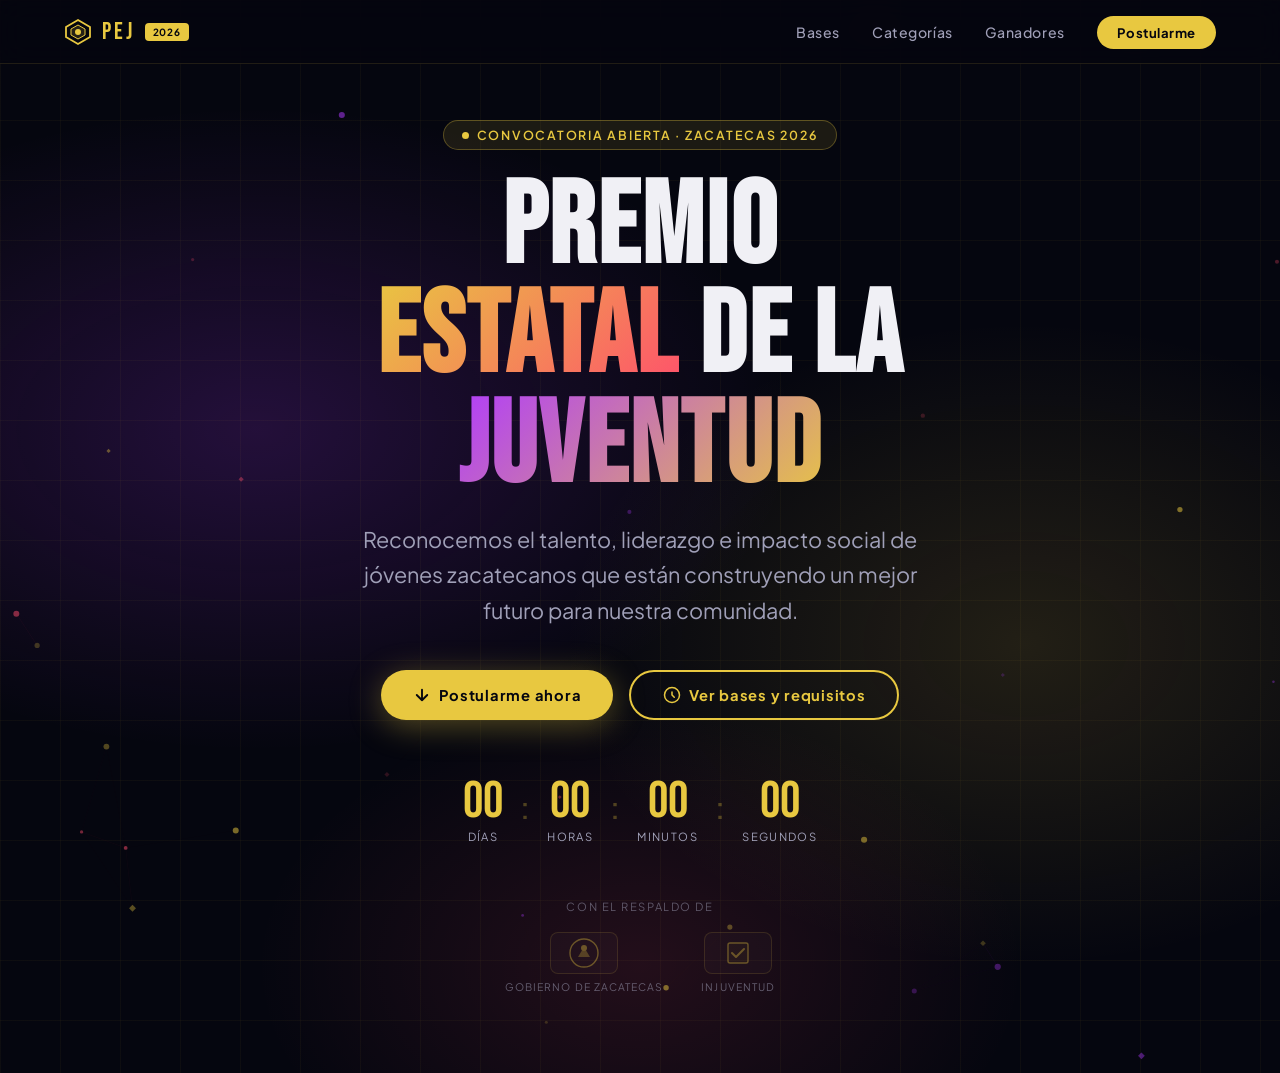
==== landing.html @ 5b07b5e2 "adecuaciones sistema" ====
<!DOCTYPE html>
<html lang="es">
<head>
  <link rel="icon" type="image/png" href="icon.ico"/>
  <meta charset="UTF-8" />
  <meta name="viewport" content="width=device-width, initial-scale=1.0" />
  <title>Premio Estatal de la Juventud Zacatecas 2026</title>
  <link rel="preconnect" href="https://fonts.googleapis.com" />
  <link rel="preconnect" href="https://fonts.gstatic.com" crossorigin />
  <link href="https://fonts.googleapis.com/css2?family=Bebas+Neue&family=Plus+Jakarta+Sans:wght@300;400;500;600;700&display=swap" rel="stylesheet" />

  <style>
    /* ═══════════════════════════════════════════════
       🎨 VARIABLES PERSONALIZABLES — EDITA AQUÍ
    ═══════════════════════════════════════════════ */
    :root {
      /* COLORES PRINCIPALES */
      --color-fondo:         #05060f;        /* Fondo oscuro del hero */
      --color-primario:      #e8c840;        /* Amarillo dorado (acento) */
      --color-secundario:    #b03aff;        /* Violeta vibrante */
      --color-terciario:     #ff4d6d;        /* Rosa/rojo energético */
      --color-texto:         #f0f0f5;        /* Texto principal */
      --color-texto-suave:   #a0a0b8;        /* Texto secundario */
      --color-nav-bg:        rgba(5,6,15,0.82); /* Fondo navbar */
      --color-btn-1:         #e8c840;        /* Botón primario */
      --color-btn-1-texto:   #05060f;
      --color-btn-2-borde:   #e8c840;        /* Botón secundario (outline) */
      --color-btn-2-texto:   #e8c840;

      /* TIPOGRAFÍAS */
      --fuente-titulo:       'Bebas Neue', sans-serif;
      --fuente-cuerpo:       'Plus Jakarta Sans', sans-serif;

      /* TAMAÑOS */
      --titulo-hero:         clamp(3.2rem, 9vw, 8rem);
      --subtitulo-hero:      clamp(1rem, 2.5vw, 1.35rem);

      /* PARTÍCULAS — animación */
      --particulas-color:    #e8c840;        /* Color de partículas flotantes */
      --particulas-cantidad: 22;             /* (solo referencia visual; cambia el JS si quieres más) */

      /* BORDES / RADIOS */
      --radio-btn:           50px;
      --radio-card:          16px;
    }

    /* ═══════════════════════════════════════════════
       RESET & BASE
    ═══════════════════════════════════════════════ */
    *, *::before, *::after { box-sizing: border-box; margin: 0; padding: 0; }
    html { scroll-behavior: smooth; }
    body {
      font-family: var(--fuente-cuerpo);
      background: var(--color-fondo);
      color: var(--color-texto);
      overflow-x: hidden;
    }
    a { text-decoration: none; color: inherit; }
    img { max-width: 100%; display: block; }

    /* ═══════════════════════════════════════════════
       NAVBAR
    ═══════════════════════════════════════════════ */
    nav {
      position: fixed;
      top: 0; left: 0; right: 0;
      z-index: 100;
      background: var(--color-nav-bg);
      backdrop-filter: blur(14px);
      -webkit-backdrop-filter: blur(14px);
      border-bottom: 1px solid rgba(232,200,64,0.12);
      padding: 0 5%;
      display: flex;
      align-items: center;
      justify-content: space-between;
      height: 64px;
      transition: background 0.3s;
    }

    .nav-logo {
      font-family: var(--fuente-titulo);
      font-size: 1.5rem;
      letter-spacing: 0.12em;
      color: var(--color-primario);
      display: flex;
      align-items: center;
      gap: 10px;
    }
    .nav-logo .badge {
      background: var(--color-primario);
      color: var(--color-fondo);
      font-size: 0.62rem;
      font-family: var(--fuente-cuerpo);
      font-weight: 700;
      letter-spacing: 0.08em;
      padding: 3px 8px;
      border-radius: 4px;
      vertical-align: middle;
    }

    .nav-links {
      display: flex;
      gap: 2rem;
      list-style: none;
    }
    .nav-links a {
      font-size: 0.88rem;
      font-weight: 500;
      letter-spacing: 0.04em;
      color: var(--color-texto-suave);
      transition: color 0.2s;
      position: relative;
    }
    .nav-links a::after {
      content: '';
      position: absolute;
      bottom: -3px; left: 0;
      width: 0; height: 2px;
      background: var(--color-primario);
      transition: width 0.25s;
      border-radius: 2px;
    }
    .nav-links a:hover { color: var(--color-primario); }
    .nav-links a:hover::after { width: 100%; }

    .nav-cta {
      background: var(--color-primario);
      color: var(--color-fondo) !important;
      font-weight: 700 !important;
      padding: 8px 20px;
      border-radius: 50px;
      font-size: 0.82rem !important;
      letter-spacing: 0.06em;
      transition: opacity 0.2s, transform 0.2s !important;
    }
    .nav-cta:hover { opacity: 0.88; transform: scale(1.04) !important; }
    .nav-cta::after { display: none !important; }

    /* HAMBURGER */
    .nav-hamburger {
      display: none;
      flex-direction: column;
      gap: 5px;
      cursor: pointer;
      padding: 6px;
    }
    .nav-hamburger span {
      display: block;
      width: 26px; height: 2px;
      background: var(--color-primario);
      border-radius: 2px;
      transition: transform 0.3s, opacity 0.3s;
    }
    .nav-hamburger.open span:nth-child(1) { transform: translateY(7px) rotate(45deg); }
    .nav-hamburger.open span:nth-child(2) { opacity: 0; }
    .nav-hamburger.open span:nth-child(3) { transform: translateY(-7px) rotate(-45deg); }

    .nav-mobile {
      display: none;
      position: fixed;
      top: 64px; left: 0; right: 0;
      background: rgba(5,6,15,0.97);
      padding: 2rem 5% 2.5rem;
      border-bottom: 1px solid rgba(232,200,64,0.14);
      z-index: 99;
      flex-direction: column;
      gap: 1.4rem;
      animation: slideDown 0.3s ease;
    }
    .nav-mobile.open { display: flex; }
    .nav-mobile a {
      font-size: 1.1rem;
      font-weight: 600;
      color: var(--color-texto-suave);
      letter-spacing: 0.04em;
      transition: color 0.2s;
    }
    .nav-mobile a:hover { color: var(--color-primario); }
    @keyframes slideDown {
      from { opacity: 0; transform: translateY(-12px); }
      to   { opacity: 1; transform: translateY(0); }
    }

    /* ═══════════════════════════════════════════════
       CANVAS ANIMATION
    ═══════════════════════════════════════════════ */
    #hero-canvas {
      position: absolute;
      inset: 0;
      width: 100%; height: 100%;
      pointer-events: none;
      z-index: 0;
    }

    /* ═══════════════════════════════════════════════
       HERO
    ═══════════════════════════════════════════════ */
    .hero {
      position: relative;
      min-height: 100vh;
      display: flex;
      flex-direction: column;
      justify-content: center;
      align-items: center;
      text-align: center;
      padding: 120px 6% 80px;
      overflow: hidden;
    }

    /* Gradiente de fondo */
    .hero::before {
      content: '';
      position: absolute;
      inset: 0;
      background:
        radial-gradient(ellipse 70% 50% at 20% 40%, rgba(176,58,255,0.18) 0%, transparent 60%),
        radial-gradient(ellipse 60% 50% at 80% 60%, rgba(232,200,64,0.13) 0%, transparent 60%),
        radial-gradient(ellipse 50% 40% at 50% 90%, rgba(255,77,109,0.12) 0%, transparent 60%);
      z-index: 0;
    }

    /* Líneas de cuadrícula decorativas */
    .hero-grid {
      position: absolute;
      inset: 0;
      z-index: 0;
      background-image:
        linear-gradient(rgba(232,200,64,0.04) 1px, transparent 1px),
        linear-gradient(90deg, rgba(232,200,64,0.04) 1px, transparent 1px);
      background-size: 60px 60px;
    }

    .hero-content {
      position: relative;
      z-index: 2;
      max-width: 880px;
    }

    /* Pill superior */
    .hero-eyebrow {
      display: inline-flex;
      align-items: center;
      gap: 8px;
      background: rgba(232,200,64,0.1);
      border: 1px solid rgba(232,200,64,0.3);
      border-radius: 50px;
      padding: 6px 18px;
      font-size: 0.78rem;
      font-weight: 600;
      letter-spacing: 0.14em;
      text-transform: uppercase;
      color: var(--color-primario);
      margin-bottom: 1.5rem;
      opacity: 0;
      animation: fadeUp 0.6s 0.2s forwards;
    }
    .hero-eyebrow .dot {
      width: 7px; height: 7px;
      background: var(--color-primario);
      border-radius: 50%;
      animation: pulse 1.6s infinite;
    }
    @keyframes pulse {
      0%, 100% { opacity: 1; transform: scale(1); }
      50%       { opacity: 0.4; transform: scale(1.5); }
    }

    /* Título */
    .hero-title {
      font-family: var(--fuente-titulo);
      font-size: var(--titulo-hero);
      line-height: 0.95;
      letter-spacing: 0.02em;
      color: var(--color-texto);
      margin-bottom: 1.2rem;
      opacity: 0;
      animation: fadeUp 0.7s 0.38s forwards;
    }
    .hero-title .highlight {
      background: linear-gradient(135deg, var(--color-primario) 0%, var(--color-terciario) 100%);
      -webkit-background-clip: text;
      -webkit-text-fill-color: transparent;
      background-clip: text;
    }
    .hero-title .highlight-v {
      background: linear-gradient(135deg, var(--color-secundario) 0%, var(--color-primario) 100%);
      -webkit-background-clip: text;
      -webkit-text-fill-color: transparent;
      background-clip: text;
    }

    /* Subtítulo */
    .hero-sub {
      font-size: var(--subtitulo-hero);
      font-weight: 400;
      color: var(--color-texto-suave);
      max-width: 600px;
      margin: 0 auto 2.6rem;
      line-height: 1.65;
      opacity: 0;
      animation: fadeUp 0.7s 0.54s forwards;
    }

    /* Botones CTA */
    .hero-btns {
      display: flex;
      gap: 1rem;
      justify-content: center;
      flex-wrap: wrap;
      margin-bottom: 3.5rem;
      opacity: 0;
      animation: fadeUp 0.7s 0.7s forwards;
    }

    .btn {
      display: inline-flex;
      align-items: center;
      gap: 8px;
      padding: 14px 32px;
      border-radius: var(--radio-btn);
      font-family: var(--fuente-cuerpo);
      font-size: 0.92rem;
      font-weight: 700;
      letter-spacing: 0.05em;
      cursor: pointer;
      border: none;
      transition: transform 0.25s, box-shadow 0.25s, opacity 0.25s;
    }
    .btn:hover { transform: translateY(-3px); }

    .btn-primary {
      background: var(--color-btn-1);
      color: var(--color-btn-1-texto);
      box-shadow: 0 6px 32px rgba(232,200,64,0.35);
    }
    .btn-primary:hover {
      box-shadow: 0 10px 40px rgba(232,200,64,0.5);
    }

    .btn-outline {
      background: transparent;
      color: var(--color-btn-2-texto);
      border: 2px solid var(--color-btn-2-borde);
      box-shadow: 0 0 0 0 rgba(232,200,64,0);
    }
    .btn-outline:hover {
      background: rgba(232,200,64,0.07);
      box-shadow: 0 6px 28px rgba(232,200,64,0.18);
    }

    .btn svg { flex-shrink: 0; }

    /* Contador de días */
    .hero-counter {
      display: flex;
      gap: 1.2rem;
      justify-content: center;
      flex-wrap: wrap;
      margin-bottom: 3.5rem;
      opacity: 0;
      animation: fadeUp 0.7s 0.86s forwards;
    }
    .counter-item {
      text-align: center;
    }
    .counter-num {
      font-family: var(--fuente-titulo);
      font-size: clamp(2rem, 5vw, 3.2rem);
      color: var(--color-primario);
      line-height: 1;
    }
    .counter-label {
      font-size: 0.7rem;
      letter-spacing: 0.12em;
      text-transform: uppercase;
      color: var(--color-texto-suave);
      margin-top: 2px;
    }
    .counter-divider {
      font-family: var(--fuente-titulo);
      font-size: 2rem;
      color: rgba(232,200,64,0.3);
      align-self: center;
    }

    /* LOGOS */
    .hero-logos {
      position: relative;
      z-index: 2;
      opacity: 0;
      animation: fadeUp 0.7s 1.02s forwards;
    }
    .logos-label {
      font-size: 0.7rem;
      letter-spacing: 0.14em;
      text-transform: uppercase;
      color: rgba(160,160,184,0.5);
      margin-bottom: 1.2rem;
    }
    .logos-row {
      display: flex;
      align-items: center;
      justify-content: center;
      gap: 2.4rem;
      flex-wrap: wrap;
    }
    .logo-placeholder {
      display: flex;
      flex-direction: column;
      align-items: center;
      gap: 6px;
      opacity: 0.55;
      transition: opacity 0.25s, transform 0.25s;
      cursor: pointer;
    }
    .logo-placeholder:hover { opacity: 1; transform: translateY(-3px); }
    .logo-box {
      width: 68px; height: 42px;
      border: 1.5px solid rgba(232,200,64,0.25);
      border-radius: 8px;
      display: flex;
      align-items: center;
      justify-content: center;
      background: rgba(255,255,255,0.04);
      overflow: hidden;
    }
    .logo-box svg { width: 36px; height: 36px; opacity: 0.7; }
    .logo-box img {
      width: 100%; height: 100%;
      object-fit: contain;
      padding: 6px;
      filter: brightness(0) invert(1);
    }
    .logo-name {
      font-size: 0.65rem;
      letter-spacing: 0.1em;
      text-transform: uppercase;
      color: var(--color-texto-suave);
    }

    /* Scroll hint */
    .scroll-hint {
      position: absolute;
      bottom: 28px;
      left: 50%;
      transform: translateX(-50%);
      display: flex;
      flex-direction: column;
      align-items: center;
      gap: 6px;
      opacity: 0;
      animation: fadeIn 1s 1.4s forwards;
      z-index: 2;
    }
    .scroll-hint span {
      font-size: 0.65rem;
      letter-spacing: 0.14em;
      text-transform: uppercase;
      color: rgba(160,160,184,0.4);
    }
    .scroll-arrow {
      width: 22px; height: 22px;
      border-right: 2px solid rgba(232,200,64,0.4);
      border-bottom: 2px solid rgba(232,200,64,0.4);
      transform: rotate(45deg);
      animation: bounceDown 1.4s infinite;
    }
    @keyframes bounceDown {
      0%, 100% { transform: rotate(45deg) translateY(0); }
      50%       { transform: rotate(45deg) translateY(5px); }
    }

    /* Keyframes generales */
    @keyframes fadeUp {
      from { opacity: 0; transform: translateY(24px); }
      to   { opacity: 1; transform: translateY(0); }
    }
    @keyframes fadeIn {
      to { opacity: 1; }
    }

    /* ═══════════════════════════════════════════════
       RESPONSIVE
    ═══════════════════════════════════════════════ */
    @media (max-width: 768px) {
      .nav-links { display: none; }
      .nav-hamburger { display: flex; }
      .hero { padding: 100px 5% 70px; }
      .logos-row { gap: 1.2rem; }
      .counter-divider { display: none; }
    }
    @media (max-width: 480px) {
      .hero-btns { flex-direction: column; align-items: center; }
      .btn { width: 100%; max-width: 280px; justify-content: center; }
    }
  </style>
</head>
<body>

  <!-- ═══ NAVBAR ═══ -->
  <nav id="navbar">
    <div class="nav-logo">
      <svg width="28" height="28" viewBox="0 0 28 28" fill="none">
        <polygon points="14,2 26,9 26,19 14,26 2,19 2,9" fill="none" stroke="#e8c840" stroke-width="1.8"/>
        <polygon points="14,7 21,11 21,17 14,21 7,17 7,11" fill="rgba(232,200,64,0.15)" stroke="#e8c840" stroke-width="1"/>
        <circle cx="14" cy="14" r="3" fill="#e8c840"/>
      </svg>
      PEJ <span class="badge">2026</span>
    </div>

    <ul class="nav-links">
      <li><a href="convocatoria_2026.pdf" target="_blank">Bases</a></li>
      <li><a href="#categorias">Categorías</a></li>
      <li><a href="#ganadores">Ganadores</a></li>
      <li><a href="https://juventud.zacatecas.gob.mx/pe06/" class="nav-cta" target="_blank">Postularme</a></li>
    </ul>

    <div class="nav-hamburger" id="hamburger" aria-label="Menú" role="button" tabindex="0">
      <span></span><span></span><span></span>
    </div>
  </nav>

  <!-- Menú móvil -->
  <div class="nav-mobile" id="nav-mobile">
    <a href="convocatoria_2026.pdf" target="_blank" onclick="closeMobile()">Bases</a>
    <a href="#categorias" onclick="closeMobile()">Categorías</a>
    <a href="#ganadores" onclick="closeMobile()">Ganadores</a>
    <a href="https://juventud.zacatecas.gob.mx/pe06/" onclick="closeMobile()" class="nav-cta" style="width:fit-content; color: #05060f !important;" target="_blank">Postularme</a>
  </div>

  <!-- ═══ HERO ═══ -->
  <section class="hero" id="home">
    <canvas id="hero-canvas"></canvas>
    <div class="hero-grid"></div>

    <div class="hero-content">
      <!-- Eyebrow -->
      <div class="hero-eyebrow">
        <span class="dot"></span>
        Convocatoria abierta · Zacatecas 2026
      </div>

      <!-- Título -->
      <h1 class="hero-title">
        Premio<br/>
        <span class="highlight">Estatal</span>
        de la<br/>
        <span class="highlight-v">Juventud</span>
      </h1>

      <!-- Subtítulo -->
      <p class="hero-sub">
        Reconocemos el talento, liderazgo e impacto social de jóvenes zacatecanos que están construyendo un mejor futuro para nuestra comunidad.
      </p>

      <!-- Botones CTA -->
      <div class="hero-btns">
        <a href="https://juventud.zacatecas.gob.mx/pe06/" class="btn btn-primary" target="_blank">
          <svg width="18" height="18" viewBox="0 0 24 24" fill="none" stroke="currentColor" stroke-width="2.5" stroke-linecap="round" stroke-linejoin="round">
            <path d="M12 5v14M5 12l7 7 7-7"/>
          </svg>
          Postularme ahora
        </a>
        <a href="convocatoria_2026.pdf" class="btn btn-outline" target="_blank">
          <svg width="18" height="18" viewBox="0 0 24 24" fill="none" stroke="currentColor" stroke-width="2" stroke-linecap="round" stroke-linejoin="round">
            <circle cx="12" cy="12" r="10"/><path d="M12 8v4l3 3"/>
          </svg>
          Ver bases y requisitos
        </a>
      </div>

      <!-- Contador regresivo -->
      <div class="hero-counter" id="countdown">
        <div class="counter-item">
          <div class="counter-num" id="cd-dias">--</div>
          <div class="counter-label">Días</div>
        </div>
        <div class="counter-divider">:</div>
        <div class="counter-item">
          <div class="counter-num" id="cd-horas">--</div>
          <div class="counter-label">Horas</div>
        </div>
        <div class="counter-divider">:</div>
        <div class="counter-item">
          <div class="counter-num" id="cd-min">--</div>
          <div class="counter-label">Minutos</div>
        </div>
        <div class="counter-divider">:</div>
        <div class="counter-item">
          <div class="counter-num" id="cd-seg">--</div>
          <div class="counter-label">Segundos</div>
        </div>
      </div>
    </div>

    <!-- Logos -->
    <div class="hero-logos">
      <p class="logos-label">Con el respaldo de</p>
      <div class="logos-row">

        <!-- LOGO 1 — Gobierno de Zacatecas (placeholder SVG; reemplaza con <img> si tienes el archivo) -->
        <div class="logo-placeholder">
          <div class="logo-box">
            <svg viewBox="0 0 36 36" fill="none">
              <circle cx="18" cy="18" r="14" stroke="#e8c840" stroke-width="1.4"/>
              <path d="M12 22l6-10 6 10H12z" fill="#e8c840" opacity="0.7"/>
              <circle cx="18" cy="13" r="3" fill="#e8c840"/>
            </svg>
          </div>
          <span class="logo-name">Gobierno de Zacatecas</span>
        </div>

       

        <!-- LOGO 4 — INJUVE (agrega tu imagen real aquí) -->
        <div class="logo-placeholder">
          <div class="logo-box">
            <svg viewBox="0 0 36 36" fill="none">
              <rect x="8" y="8" width="20" height="20" rx="2" stroke="#e8c840" stroke-width="1.4" fill="rgba(232,200,64,0.08)"/>
              <path d="M12 18l4 4 8-8" stroke="#e8c840" stroke-width="2" stroke-linecap="round" stroke-linejoin="round"/>
            </svg>
          </div>
          <span class="logo-name">INJUVENTUD</span>
        </div>

      </div>
    </div>

  </section>

  <!-- ═══ SCRIPTS ═══ -->
  <script>
    /* ─── Hamburger ─── */
    const hamburger = document.getElementById('hamburger');
    const navMobile = document.getElementById('nav-mobile');
    hamburger.addEventListener('click', () => {
      hamburger.classList.toggle('open');
      navMobile.classList.toggle('open');
    });
    function closeMobile() {
      hamburger.classList.remove('open');
      navMobile.classList.remove('open');
    }

    /* ─── Countdown — fecha objetivo (ajústala aquí) ─── */
    const FECHA_OBJETIVO = new Date('2026-05-06T10:59:59'); // 👈 cambia esta fecha
    function updateCountdown() {
      const now  = new Date();
      const diff = FECHA_OBJETIVO - now;
      if (diff <= 0) {
        document.getElementById('cd-dias').textContent = '00';
        document.getElementById('cd-horas').textContent = '00';
        document.getElementById('cd-min').textContent = '00';
        document.getElementById('cd-seg').textContent = '00';
        return;
      }
      const d = Math.floor(diff / 86400000);
      const h = Math.floor((diff % 86400000) / 3600000);
      const m = Math.floor((diff % 3600000) / 60000);
      const s = Math.floor((diff % 60000) / 1000);
      document.getElementById('cd-dias').textContent  = String(d).padStart(2,'0');
      document.getElementById('cd-horas').textContent = String(h).padStart(2,'0');
      document.getElementById('cd-min').textContent   = String(m).padStart(2,'0');
      document.getElementById('cd-seg').textContent   = String(s).padStart(2,'0');
    }
    updateCountdown();
    setInterval(updateCountdown, 1000);

    /* ─── Canvas particle animation ─── */
    (function() {
      const canvas = document.getElementById('hero-canvas');
      const ctx    = canvas.getContext('2d');
      let W, H, particles = [], animId;

      // Colores de partículas tomados de CSS variables
      const style = getComputedStyle(document.documentElement);
      const COLORS = [
        style.getPropertyValue('--color-primario').trim()   || '#e8c840',
        style.getPropertyValue('--color-secundario').trim() || '#b03aff',
        style.getPropertyValue('--color-terciario').trim()  || '#ff4d6d',
      ];

      function resize() {
        W = canvas.width  = canvas.offsetWidth;
        H = canvas.height = canvas.offsetHeight;
      }

      function randomBetween(a, b) { return a + Math.random() * (b - a); }

      function createParticle() {
        const color = COLORS[Math.floor(Math.random() * COLORS.length)];
        return {
          x:     randomBetween(0, W),
          y:     randomBetween(0, H),
          r:     randomBetween(1.2, 3.2),
          vx:    randomBetween(-0.22, 0.22),
          vy:    randomBetween(-0.36, -0.08),
          alpha: randomBetween(0.15, 0.55),
          color,
          // estrella pequeña o círculo
          shape: Math.random() > 0.5 ? 'circle' : 'diamond',
        };
      }

      function drawDiamond(cx, cy, s) {
        ctx.beginPath();
        ctx.moveTo(cx, cy - s);
        ctx.lineTo(cx + s, cy);
        ctx.lineTo(cx, cy + s);
        ctx.lineTo(cx - s, cy);
        ctx.closePath();
      }

      function init() {
        particles = [];
        const n = Math.floor(W / 38); // densidad adaptable
        for (let i = 0; i < n; i++) particles.push(createParticle());
      }

      function tick() {
        ctx.clearRect(0, 0, W, H);

        // Líneas de conexión sutiles
        for (let i = 0; i < particles.length; i++) {
          for (let j = i + 1; j < particles.length; j++) {
            const dx = particles[i].x - particles[j].x;
            const dy = particles[i].y - particles[j].y;
            const dist = Math.sqrt(dx * dx + dy * dy);
            if (dist < 130) {
              ctx.save();
              ctx.globalAlpha = (1 - dist / 130) * 0.07;
              ctx.strokeStyle = particles[i].color;
              ctx.lineWidth   = 0.8;
              ctx.beginPath();
              ctx.moveTo(particles[i].x, particles[i].y);
              ctx.lineTo(particles[j].x, particles[j].y);
              ctx.stroke();
              ctx.restore();
            }
          }
        }

        // Partículas
        for (const p of particles) {
          ctx.save();
          ctx.globalAlpha = p.alpha;
          ctx.fillStyle   = p.color;
          if (p.shape === 'diamond') {
            drawDiamond(p.x, p.y, p.r * 1.4);
          } else {
            ctx.beginPath();
            ctx.arc(p.x, p.y, p.r, 0, Math.PI * 2);
          }
          ctx.fill();
          ctx.restore();

          // Mover
          p.x += p.vx;
          p.y += p.vy;

          // Reciclar al salir
          if (p.y < -10 || p.x < -20 || p.x > W + 20) {
            Object.assign(p, createParticle(), { y: H + 10 });
          }
        }

        animId = requestAnimationFrame(tick);
      }

      window.addEventListener('resize', () => {
        cancelAnimationFrame(animId);
        resize();
        init();
        tick();
      });

      resize();
      init();
      tick();
    })();
  </script>
    <!-- ============================================================ -->
  <!-- MODAL: CATEGORÍAS                                             -->
  <!-- ============================================================ -->
  <div id="modalCategorias" class="modal" style="display: none;">
    <div class="modal-overlay"></div>
    <div class="modal-container">
      <button class="modal-close" aria-label="Cerrar">&times;</button>
      <div class="modal-header">
        <div class="modal-icon">🏆</div>
        <h2 class="modal-title">Categorías <span class="modal-year">2026</span></h2>
        <p class="modal-sub">Premio Estatal de la Juventud Zacatecas</p>
      </div>
      <div class="modal-body" id="categoriasList">
        <!-- Aquí puedes agregar/modificar las categorías fácilmente -->
        <div class="categoria-item">
          <div class="categoria-badge oro">🥇</div>
          <div class="categoria-info">
            <h3>1. Logro Académico 12 a 18 años</h3>
            <p>Reconocimiento a jóvenes con excelencia educativa y aprovechamiento sobresaliente.</p>
          </div>
        </div>
        <div class="categoria-item">
          <div class="categoria-badge plata">🥈</div>
          <div class="categoria-info">
            <h3>2. Logro Académico 19 a 29 años</h3>
            <p>Reconocimiento a jóvenes con excelencia educativa y aprovechamiento sobresaliente.</p>
          </div>
        </div>
        <div class="categoria-item">
          <div class="categoria-badge bronce">🥉</div>
          <div class="categoria-info">
            <h3>3. Discapacidad e integración</h3>
            <p>
Mujeres y hombres jóvenes, quienes por su actitud (resiliencia), perseverancia y actividades individuales o de manera organizada, sean ejemplo de superación y contribuyan a generar oportunidades en el desarrollo y la integración de otras personas jóvenes con o sin discapacidad en los diversos rubros de nuestra cotidianidad (aportaciones a la comunidad, recreación, trabajo y educación).</p>
          </div>
        </div>
        <div class="categoria-item">
          <div class="categoria-badge oro">🏅</div>
          <div class="categoria-info">
            <h3>4. Ingenio emprendedor</h3>
            <p>Liderazgo emprendedor en distintas ramas económicas que debe traducirse en habilidad para crear y desarrollar unidades de producción viables y sustentables. Además, de la implementación de iniciativas de negocios, transferencia de tecnología e innovación; fortalecimiento de la planta productiva con impacto en el aspecto económico y social de la comunidad.Asimismo, el desarrollo, difusión y promoción de una cultura emprendedora; inversión en el desarrollo de capital humano de las organizaciones productivas, destacando: gestión directiva; habilidades gerenciales; capacitación y adiestramiento de personal dirigido a la productividad y crecimiento.</p>
          </div>
        </div>
        <div class="categoria-item">
          <div class="categoria-badge bronce">🥉</div>
          <div class="categoria-info">
            <h3>5. Responsabilidad Social</h3>
            <p>Jóvenes que por el desarrollo de programas, proyectos o actividades, cuyo propósito sea expresión de solidaridad con comunidades y grupos sociales vulnerables del Estado, y que al ejecutarse generan opciones de solución a problemáticas específicas, mejorando en su caso, la calidad y nivel de vida de sus habitantes. De igual forma, se reconocerán los proyectos para el desarrollo de capacidades y habilidades en las comunidades; la implementación de los proyectos productivos; la colaboración en situaciones de desastre o emergencias; proyectos para mejorar la salud física y psicológica, la alimentación, la vivienda e infraestructura en las comunidades, así como proyectos para fomentar y fortalecer los valores ciudadanos.</p>
          </div>
        </div>
        <div class="categoria-item">
          <div class="categoria-badge bronce">🥉</div>
          <div class="categoria-info">
            <h3>6. Mérito Migrante</h3>
            <p>Promoción del conocimiento, el ejercicio y/o respeto a los derechos y obligaciones que poseen los miembros de la comunidad zacatecana en el extranjero. Participación relevante en medios impresos, en radio, en televisión y/o en cine, en términos de su profesionalismo, innovación, contenido social y/o divulgación tanto de los valores mexicanos como de la cultura zacatecana. Actividades que se destaquen por su sentido de solidaridad social y que se traduzcan en mejoramiento de las condiciones de vida de grupos, comunidades o de la sociedad en general, así como las acciones heroicas, de protección civil y atención a grupos vulnerables. Los (as) candidatos(as) deberán preferentemente pertenecer a algún club registrado en alguna de las federaciones de clubes zacatecanos en algún estado de la Unión Americana.</p>
          </div>
        </div>
        <div class="categoria-item">
          <div class="categoria-badge bronce">🥉</div>
          <div class="categoria-info">
            <h3>7. Mérito Campesino</h3>
            <p>Acciones de las y los jóvenes que en el medio rural promuevan la vigencia y el desarrollo de sus municipios y comunidades. Iniciativas para preservar y/o transmitir su patrimonio cultural. Elaboración y desarrollo de proyectos productivos; mejoramiento y conservación ambiental; aplicación de tecnologías alternativas para el aprovechamiento de los recursos naturales y actividades de capacitación y educación en materia ambiental en sus municipios y comunidades.</p>
          </div>
        </div>
        <div class="categoria-item">
          <div class="categoria-badge bronce">🥉</div>
          <div class="categoria-info">
            <h3>8. Cultura Cívica, Política y/o Democracia</h3>
            <p>Las y los jóvenes que con sus propuestas promuevan el avance en la democracia participativa requisito necesario para la transformación de nuestro país, hacia uno donde prevalezca la justicia, donde cada ciudadano asuma su papel en la definición del rumbo de México y desempeñe la parte que le corresponde desde lo local para contribuir al progreso nacional.
            Premiando su aportación a una cultura de participación ciudadana, en el ejercicio de acciones basadas en la reflexión, el análisis y fortalecimiento de una cultura democrática sustentada en los valores del diálogo, la tolerancia, el respeto a la pluralidad y a la generación de acuerdos; estas acciones se pueden llevar a cabo por medio de foros, talleres, investigaciones, simulacros, iniciativas ciudadanas, modelos de prácticas democráticas, así como la elaboración de estudios, ponencias, investigaciones, trabajos o publicaciones en revistas; que por su impacto modifiquen entornos y prácticas ciudadanas.</p>
          </div>
        </div>
        <div class="categoria-item">
          <div class="categoria-badge bronce">🥉</div>
          <div class="categoria-info">
            <h3>9. Cultura Cívica, Política y/o Democracia</h3>
            <p>Escritores(as) del género literario y narrativo: poemas, sonetos, novelas, ensayos y cuentos que hayan permitido fortalecer y salvaguardar las tradiciones de una o de varias regiones del Estado.</p>
          </div>
        </div>
        <div class="categoria-item">
          <div class="categoria-badge bronce">🥉</div>
          <div class="categoria-info">
            <h3>10. Artes escenicas (Teatro)</h3>
            <p>Actores, productores que destacan por su trayectoria, intercambios culturales, presentaciones, cursos o actividades curriculares y proyectos en beneficio de la sociedad zacatecana.</p>
          </div>
        </div>
        <div class="categoria-item">
          <div class="categoria-badge bronce">🥉</div>
          <div class="categoria-info">
            <h3>8. Cultura Cívica, Política y/o Democracia</h3>
            <p>Bailarines que destaquen por su trayectoria, intercambios culturales, cursos y capacitaciones, presentaciones nacionales o internacionales, proyectos o actividades en beneficio de la sociedad en general.</p>
          </div>
        </div>
        <div class="categoria-item">
          <div class="categoria-badge bronce">🥉</div>
          <div class="categoria-info">
            <h3>9. Cultura Cívica, Política y/o Democracia</h3>
            <p>Bailarines que destaquen por su trayectoria, intercambios culturales, cursos y capacitaciones, presentaciones nacionales o internacionales, proyectos o actividades en beneficio de la sociedad en general.</p>
          </div>
        </div>
        <div class="categoria-item">
          <div class="categoria-badge bronce">🥉</div>
          <div class="categoria-info">
            <h3>10. Cultura Cívica, Política y/o Democracia</h3>
            <p>a.- Las y los Jóvenes destacados en las artes plásticas y que hayan representado a Zacatecas en el país o en el extranjero,que a través de la práctica del dibujo o la pintura han aportado a la juventud herramientas para sobresalir y mantenerlos alejados de las adicciones, que hayan destacado en el séptimo arte (comerciales, cortometrajes, largometrajes y animaciones), así como aquellos que su quehacer versa en la arquitectura, la escultura, la fotografía. En artes populares serán tomadas en cuenta las expresiones de obras artesanales, con técnicas y materiales tradicionales, así como la creación de nuevos diseños que, por su calidad y aportaciones a nuestra vida cotidiana, contribuyan al fortalecimiento de nuestra identidad, a la vez que beneficien a su comunidad.</p>
          </div>
        </div>
        <div class="categoria-item">
          <div class="categoria-badge bronce">🥉</div>
          <div class="categoria-info">
            <h3>11. Arte urbano</h3>
            <p>a.- La representación de ideas, testimonios, demandas sociales, anécdotas, innovación y tendencias a través de la mezcla de colores de aerosol sobre una superficie de amplias dimensiones.</p>
            <p>b.- A las y los jóvenes que hayan fomentado a través de su arte el mantener vigentes valores y buenas prácticas sociales. Y en general todas aquellas manifestaciones de las llamadas tribus urbanas.</p>
          </div>
        </div>
        <div class="categoria-item">
          <div class="categoria-badge bronce">🥉</div>
          <div class="categoria-info">
            <h3>12. Ciencia y Tecnología</h3>
            <p>Acciones que contribuyan a fomentar y generar investigación científica; creación e innovación tecnológica; investigaciones básicas en las ciencias naturales, de la vida, sociales, de la conducta y las humanidades, fortaleciendo los espacios de expresión de su creatividad e inventiva; generación de conocimientos, difusión y transmisión de los mismos a nivel nacional e internacional, así como su desarrollo y aplicación sustentable. </p>
          </div>
        </div>
        <div class="categoria-extra">
          <hr class="categoria-hr">
          <p class="categoria-footer">📌 Cierre de convocatoria: <strong>6 de mayo de 2026</strong></p>
        </div>
      </div>
      <div class="modal-footer">
        <a href="convocatoria_2026.pdf" class="modal-btn" target="_blank">📄 Descargar bases completas</a>
      </div>
    </div>
  </div>

  <!-- ============================================================ -->
  <!-- MODAL: GANADORES (preparado para que tú llenes)               -->
  <!-- ============================================================ -->
  <div id="modalGanadores" class="modal" style="display: none;">
    <div class="modal-overlay"></div>
    <div class="modal-container">
      <button class="modal-close" aria-label="Cerrar">&times;</button>
      <div class="modal-header">
        <div class="modal-icon">⭐</div>
        <h2 class="modal-title">Ganadores <span class="modal-year">2025</span></h2>
        <p class="modal-sub">Edición anterior — Premio Estatal de la Juventud</p>
      </div>
      <div class="modal-body" id="ganadoresList" hidden>
        <!-- =============================================== -->
        <!-- 🔽 🔽 🔽 AQUÍ TÚ AGREGA LOS GANADORES 🔽 🔽 🔽 -->
        <!-- =============================================== -->

        <div class="ganador-item">
          <div class="ganador-avatar">🌟</div>
          <div class="ganador-info">
            <h3>Anna García Hernández</h3>
            <span class="ganador-cat">Categoría: Logro Académico</span>
            <p>Promedio perfecto y liderazgo en investigación científica.</p>
          </div>
        </div>

        <div class="ganador-item">
          <div class="ganador-avatar">🚀</div>
          <div class="ganador-info">
            <h3>Javier Luna Ramírez</h3>
            <span class="ganador-cat">Categoría: Innovación y Emprendimiento</span>
            <p>Creador de app educativa usada en 12 municipios del estado.</p>
          </div>
        </div>

        <div class="ganador-item">
          <div class="ganador-avatar">🌿</div>
          <div class="ganador-info">
            <h3>Mariana Torres Veyna</h3>
            <span class="ganador-cat">Categoría: Protección al Medio Ambiente</span>
            <p>Líder del programa de reforestación más grande de Zacatecas.</p>
          </div>
        </div>

        <div class="ganador-item">
          <div class="ganador-avatar">🎭</div>
          <div class="ganador-info">
            <h3>Carlos Mendoza Delgado</h3>
            <span class="ganador-cat">Categoría: Expresiones Artísticas y Culturales</span>
            <p>Pintor joven con exposiciones internacionales.</p>
          </div>
        </div>

        <div class="ganador-item">
          <div class="ganador-avatar">🤝</div>
          <div class="ganador-info">
            <h3>Fernanda López Aceves</h3>
            <span class="ganador-cat">Categoría: Activismo y Compromiso Social</span>
            <p>Fundadora de red de apoyo para jóvenes en situación vulnerable.</p>
          </div>
        </div>

        <!-- 👆 👆 👆 AQUÍ TERMINA TU LISTA 👆 👆 👆 -->
      </div>
      <div class="modal-footer">
        <button class="modal-btn secondary" onclick="cerrarModalGanadores()">Volver</button>
      </div>
    </div>
  </div>

  <style>
    /* ============================================ */
    /* MODALES MODERNOS — ESTILOS COMPLETOS         */
    /* ============================================ */
    .modal {
      position: fixed;
      top: 0;
      left: 0;
      width: 100%;
      height: 100%;
      z-index: 1000;
      display: none;
      align-items: center;
      justify-content: center;
    }

    .modal-overlay {
      position: absolute;
      top: 0;
      left: 0;
      right: 0;
      bottom: 0;
      background: rgba(5, 6, 15, 0.92);
      backdrop-filter: blur(8px);
      animation: fadeOverlay 0.25s ease;
    }

    .modal-container {
      position: relative;
      background: linear-gradient(145deg, #0a0c18 0%, #060714 100%);
      border: 1px solid rgba(232, 200, 64, 0.25);
      border-radius: 32px;
      width: 90%;
      max-width: 620px;
      max-height: 85vh;
      overflow-y: auto;
      z-index: 1001;
      box-shadow: 0 25px 50px -12px rgba(0, 0, 0, 0.8), 0 0 0 1px rgba(232, 200, 64, 0.15);
      animation: modalSlideUp 0.35s cubic-bezier(0.2, 0.9, 0.3, 1.1);
    }

    .modal-container::-webkit-scrollbar {
      width: 6px;
    }
    .modal-container::-webkit-scrollbar-track {
      background: #14182b;
      border-radius: 10px;
    }
    .modal-container::-webkit-scrollbar-thumb {
      background: #e8c840;
      border-radius: 10px;
    }

    .modal-close {
      position: absolute;
      top: 18px;
      right: 22px;
      background: rgba(255, 255, 255, 0.05);
      border: none;
      font-size: 28px;
      line-height: 1;
      color: #a0a0b8;
      cursor: pointer;
      width: 36px;
      height: 36px;
      border-radius: 50%;
      display: flex;
      align-items: center;
      justify-content: center;
      transition: all 0.2s;
      z-index: 10;
    }
    .modal-close:hover {
      background: rgba(232, 200, 64, 0.2);
      color: #e8c840;
      transform: scale(1.05);
    }

    .modal-header {
      text-align: center;
      padding: 2rem 1.8rem 0.8rem;
      border-bottom: 1px solid rgba(232, 200, 64, 0.15);
    }
    .modal-icon {
      font-size: 3rem;
      margin-bottom: 0.5rem;
      background: rgba(232, 200, 64, 0.12);
      width: 70px;
      height: 70px;
      margin-left: auto;
      margin-right: auto;
      border-radius: 60px;
      display: flex;
      align-items: center;
      justify-content: center;
    }
    .modal-title {
      font-family: 'Bebas Neue', sans-serif;
      font-size: 2.2rem;
      letter-spacing: 0.02em;
      background: linear-gradient(135deg, #fff, #e8c840);
      -webkit-background-clip: text;
      background-clip: text;
      color: transparent;
      margin-bottom: 0.25rem;
    }
    .modal-year {
      background: rgba(232, 200, 64, 0.2);
      padding: 2px 10px;
      border-radius: 30px;
      font-size: 1.2rem;
      color: #e8c840;
      display: inline-block;
      margin-left: 6px;
    }
    .modal-sub {
      font-size: 0.85rem;
      color: #a0a0b8;
      letter-spacing: 0.03em;
    }
    .modal-body {
      padding: 1.5rem 1.8rem;
    }
    .modal-footer {
      padding: 1rem 1.8rem 1.8rem;
      display: flex;
      justify-content: center;
    }
    .modal-btn {
      background: #e8c840;
      border: none;
      padding: 12px 28px;
      border-radius: 60px;
      font-weight: 700;
      font-size: 0.85rem;
      letter-spacing: 0.06em;
      color: #05060f;
      cursor: pointer;
      transition: all 0.2s;
      text-decoration: none;
      display: inline-flex;
      align-items: center;
      gap: 8px;
    }
    .modal-btn.secondary {
      background: transparent;
      border: 1px solid #e8c840;
      color: #e8c840;
    }
    .modal-btn:hover {
      transform: translateY(-2px);
      filter: brightness(1.05);
      box-shadow: 0 6px 20px rgba(232, 200, 64, 0.3);
    }
    .modal-btn.secondary:hover {
      background: rgba(232, 200, 64, 0.1);
    }

    /* Categorías item */
    .categoria-item {
      display: flex;
      gap: 18px;
      padding: 1rem 0;
      border-bottom: 1px dashed rgba(232, 200, 64, 0.12);
    }
    .categoria-item:last-of-type {
      border-bottom: none;
    }
    .categoria-badge {
      font-size: 2rem;
      width: 52px;
      height: 52px;
      background: rgba(232, 200, 64, 0.1);
      border-radius: 60px;
      display: flex;
      align-items: center;
      justify-content: center;
    }
    .categoria-info h3 {
      font-size: 1.1rem;
      font-weight: 700;
      margin-bottom: 0.2rem;
      color: #ffffff;
    }
    .categoria-info p {
      font-size: 0.8rem;
      color: #b0b0ca;
      line-height: 1.4;
    }
    .categoria-hr {
      margin: 1rem 0;
      border-color: rgba(232, 200, 64, 0.15);
    }
    .categoria-footer {
      font-size: 0.78rem;
      text-align: center;
      color: #c0c0dd;
    }

    /* Ganadores item */
    .ganador-item {
      display: flex;
      gap: 18px;
      padding: 1.1rem 0;
      border-bottom: 1px solid rgba(232, 200, 64, 0.1);
    }
    .ganador-item:last-child {
      border-bottom: none;
    }
    .ganador-avatar {
      font-size: 2.4rem;
      width: 58px;
      height: 58px;
      background: linear-gradient(145deg, #12172e, #080b18);
      border-radius: 60px;
      display: flex;
      align-items: center;
      justify-content: center;
      border: 1px solid rgba(232, 200, 64, 0.3);
    }
    .ganador-info h3 {
      font-size: 1.05rem;
      font-weight: 700;
      margin-bottom: 4px;
      color: #ffffff;
    }
    .ganador-cat {
      font-size: 0.7rem;
      display: inline-block;
      background: rgba(232, 200, 64, 0.18);
      padding: 2px 8px;
      border-radius: 50px;
      color: #e8c840;
      letter-spacing: 0.03em;
      margin-bottom: 6px;
    }
    .ganador-info p {
      font-size: 0.78rem;
      color: #b0b0ca;
      line-height: 1.4;
    }

    @keyframes modalSlideUp {
      from {
        opacity: 0;
        transform: translateY(40px) scale(0.96);
      }
      to {
        opacity: 1;
        transform: translateY(0) scale(1);
      }
    }
    @keyframes fadeOverlay {
      from {
        opacity: 0;
      }
      to {
        opacity: 1;
      }
    }

    @media (max-width: 560px) {
      .modal-container {
        width: 92%;
      }
      .modal-body {
        padding: 1rem 1.2rem;
      }
      .categoria-item, .ganador-item {
        gap: 12px;
      }
    }
  </style>

  <script>
    // =====================================================
    // ABRIR MODALES DESDE ENLACES DEL NAVBAR
    // =====================================================
    // Modificar enlaces de categorías y ganadores para que abran modales
    document.addEventListener('DOMContentLoaded', function() {
      const modalCats = document.getElementById('modalCategorias');
      const modalGan = document.getElementById('modalGanadores');
      const closeBtns = document.querySelectorAll('.modal-close');

      // Buscar o crear enlaces dentro del navbar y menú móvil
      function hookModalLinks() {
        // Enlace "Categorías" del navbar
        const catLink = document.querySelector('.nav-links a[href="#categorias"]');
        const catLinkMobile = document.querySelector('.nav-mobile a[href="#categorias"]');
        // Enlace "Ganadores" del navbar
        const ganLink = document.querySelector('.nav-links a[href="#ganadores"]');
        const ganLinkMobile = document.querySelector('.nav-mobile a[href="#ganadores"]');

        if (catLink) {
          catLink.removeEventListener('click', openCategorias);
          catLink.addEventListener('click', openCategorias);
        }
        if (catLinkMobile) {
          catLinkMobile.removeEventListener('click', openCategorias);
          catLinkMobile.addEventListener('click', openCategorias);
        }
        if (ganLink) {
          ganLink.removeEventListener('click', openGanadores);
          ganLink.addEventListener('click', openGanadores);
        }
        if (ganLinkMobile) {
          ganLinkMobile.removeEventListener('click', openGanadores);
          ganLinkMobile.addEventListener('click', openGanadores);
        }
      }

      function openCategorias(e) {
        e.preventDefault();
        if (modalCats) modalCats.style.display = 'flex';
        if (typeof closeMobile === 'function') closeMobile();
      }

      function openGanadores(e) {
        e.preventDefault();
        if (modalGan) modalGan.style.display = 'flex';
        if (typeof closeMobile === 'function') closeMobile();
      }

      // Función para cerrar modal click en overlay
      function closeModalOnOverlay(modal) {
        if (!modal) return;
        const overlay = modal.querySelector('.modal-overlay');
        if (overlay) {
          overlay.addEventListener('click', function() {
            modal.style.display = 'none';
          });
        }
      }

      // Cerrar con X
      closeBtns.forEach(btn => {
        btn.addEventListener('click', function() {
          const modalParent = btn.closest('.modal');
          if (modalParent) modalParent.style.display = 'none';
        });
      });

      // Cerrar al hacer clic fuera (overlay)
      closeModalOnOverlay(modalCats);
      closeModalOnOverlay(modalGan);

      // Prevenir cierre al hacer clic dentro del contenedor
      document.querySelectorAll('.modal-container').forEach(container => {
        container.addEventListener('click', function(e) {
          e.stopPropagation();
        });
      });

      // Escapar tecla ESC
      document.addEventListener('keydown', function(e) {
        if (e.key === 'Escape') {
          if (modalCats && modalCats.style.display === 'flex') modalCats.style.display = 'none';
          if (modalGan && modalGan.style.display === 'flex') modalGan.style.display = 'none';
        }
      });

      hookModalLinks();

      // También exponer en window por si llamas manual
      window.cerrarModalGanadores = function() {
        if (modalGan) modalGan.style.display = 'none';
      };
      window.cerrarModalCategorias = function() {
        if (modalCats) modalCats.style.display = 'none';
      };
    });
  </script>
</body>
</html>
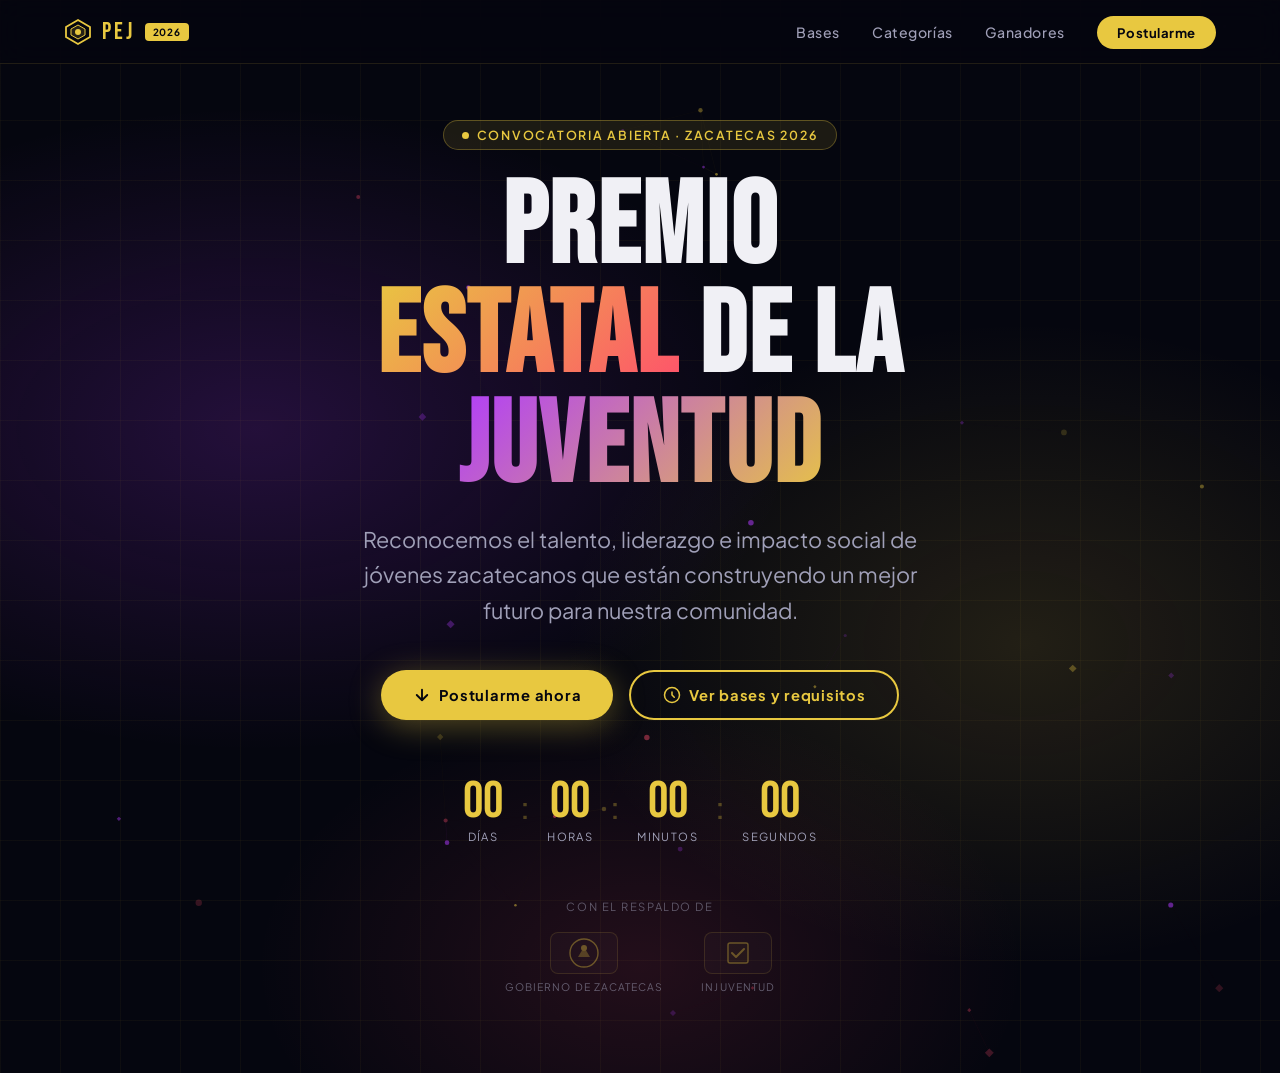
==== commit c5a26944: "adecuaciones sistema 3" ====
--- a/landing.html
+++ b/landing.html
@@ -903,7 +903,7 @@
         </div>
         <div class="categoria-extra">
           <hr class="categoria-hr">
-          <p class="categoria-footer">📌 Cierre de convocatoria: <strong>6 de mayo de 2026</strong></p>
+          <p class="categoria-footer">📌 Cierre de convocatoria: <strong>07 de julio de 2026</strong></p>
         </div>
       </div>
       <div class="modal-footer">
